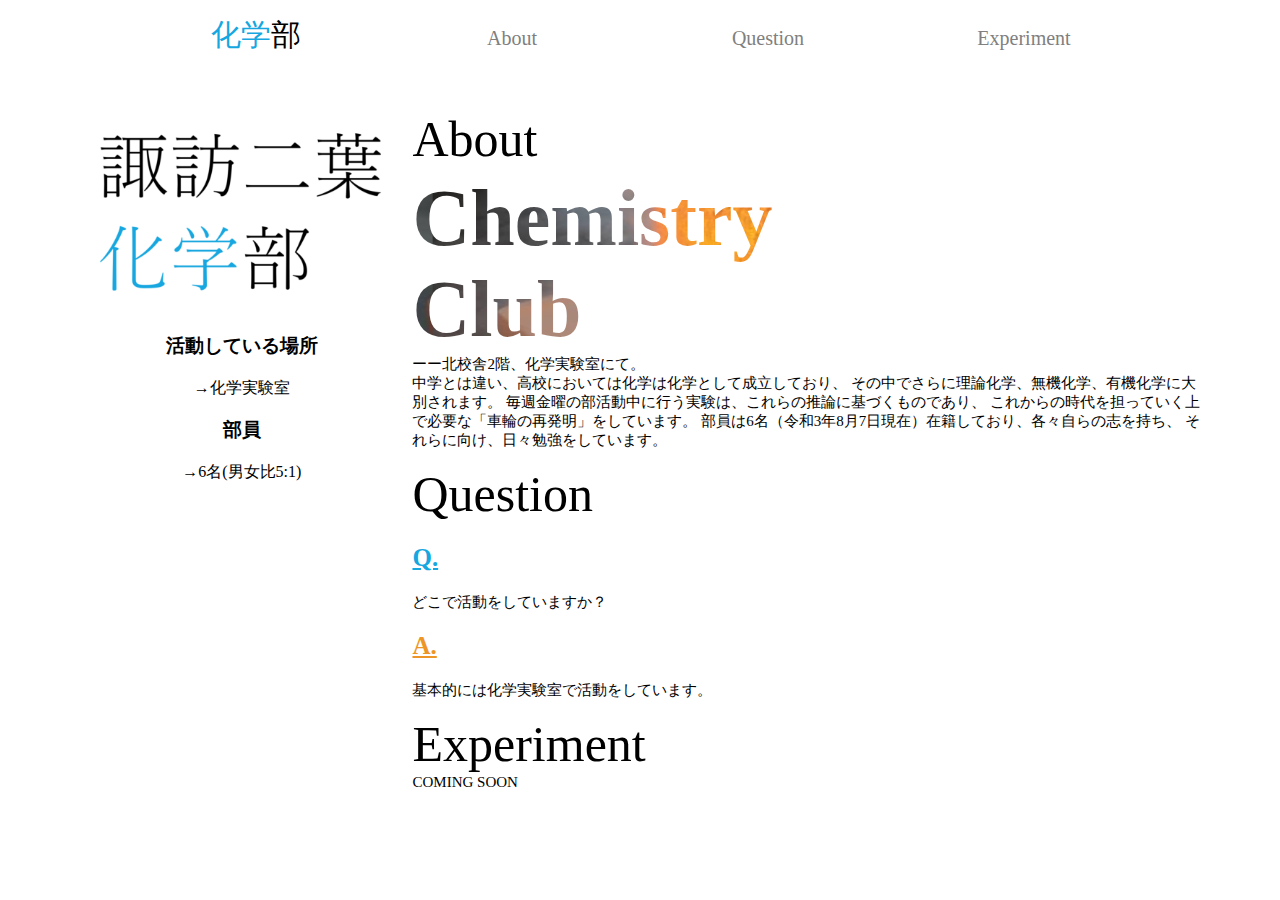
==== index.html @ aa1aaf8a "Update index.html" ====
<!DOCTYPE html>
<html lang="ja">
   <head>
      <meta charset="utf-8">
      <meta name="viewport" content="width=device-width">
      <link rel="stylesheet" type="text/css" href="./index.css">
      <title>諏訪二葉高校　化学部　(非)公式WEBサイト</title>
   </head>
   <body>
      <script>
         pass = window.prompt('pass');
         if(pass == 'kagakukiso'){
            window.alert('success!');
         } else if (pass == Null){
            window.history.back();
         } else {
            window.history.back();
         }
      </script>
      <div class="header" id="head">
         <div class="mainmenu">
            <ul class="nav-menu">
               <li><a href="#head" class="tokubetu"><span>化学</span>部</a></li>
               <li class="nyan"><a href="#about" class="hutuu"> About </a></li>
               <li class="nyan"><a href="#quest" class="hutuu"> Question </a></li>
               <li class="nyan"><a href="#experiment" class="hutuu"> Experiment </a></li>
            </ul>
         </div>
      </div>
      <div class="mainbox">
         <div class="sub">
            <div class="title">
               <img src="./title.png" class="titleimage">
            </div>
            <h3>活動している場所</h3>
            <p>→化学実験室</p>
            <h3>部員</h3>
            <p>→6名(男女比5:1)</p>
         </div>
         <div class="main">
            <h1 id="about">About</h1>
            <h2 class="backim">
               Chemistry
               <br>Club
            </h2>
            <p>
               ーー北校舎2階、化学実験室にて。<br>
               中学とは違い、高校においては化学は化学として成立しており、
               その中でさらに理論化学、無機化学、有機化学に大別されます。
               毎週金曜の部活動中に行う実験は、これらの推論に基づくものであり、
               これからの時代を担っていく上で必要な「車輪の再発明」をしています。
               部員は6名（令和3年8月7日現在）在籍しており、各々自らの志を持ち、
               それらに向け、日々勉強をしています。
            </p>

            <h1 id="quest">Question</h1>
            <h2 class="q">Q.</h2>
            <p>どこで活動をしていますか？</p>
            <h2 class="a">A.</h2>
            <p>基本的には化学実験室で活動をしています。</p>

            <h1 id="experiment">Experiment</h1>
            <p>COMING SOON</p>
         </div>
      </div>
   </body>
</html>
---- index.css ----
body{
   color: #16a7e0;
   text-align: center;
   justify-content: center;
}

.mainmenu{
   top: 0;
   left: 0;
   width: 100%;
   height: 100px;
   position: fixed;
   text-align: center;
   display: inline-block;
}
.nav-menu{
   background-color: white;
   list-style: none;
   font-size: 0px;
   padding-left: 0px;
   padding-top: 15px;
   margin-top: 0;
}
.nav-menu li{
   width: 20%;
   display: inline-block;
   text-align: center;
   position: relative;
}
.nyan{
   position: absolute;
   display: block;
}
.hutuu{
   text-align: center;
   display: block;
   height: 100%;
   text-decoration: none;
   color: gray;
   font-weight: 500;
   font-size: 20px;
   background-color: inherit;
   transition: 1s;
}

.tokubetu{
   font-size: 30px;
   text-decoration: none;
   color: black;
   font-family: "游明朝体", "Yu Mincho", YuMincho, "ヒラギノ明朝 Pro", "Hiragino Mincho Pro", "MS P明朝", "MS PMincho", serif;
   width: 100%;
   top: 0;
   left: 0;
}
.tokubetu span{
   color: #16a7e0;
}

.hutuu:hover{
   text-decoration: underline;
   color: #16a7e0;
   transition: 1s;
}
.mainbox{
   width: 90%;
   display: flex;
   margin-top: 60px;
   margin-left: auto;
   margin-right: auto;
}

.sub{
   margin-top: 50px;
   width: 30%;
   color: black;
}

.title{
   text-align: center;
}
.titleimage{
   width: 100%;
   height: auto;
}

.main{
   margin-top: 50px;
   width: 70%;
   text-align: left;
   color: black;
}

.main p{
   color: black;
   font-size: 15px;
   margin-top: 0;
}

.main h1{
   color: black;
   font-size: 50px;
   font-weight: 200;
   margin-bottom: 1px;
   padding-top: 50px;
   margin-top: -50px;
}

.backim{
   margin-top: 5px;
   margin-bottom: 0px;
   font-weight: 900;
   font-size: 80px;
   background: center;
   background-image: url("./1628307777187-0.jpg");
   background-clip: text;
   -webkit-background-clip: text;
   color: transparent;
   word-break: break-all;
}

.q{
   color: #16a7e0;
   text-decoration: underline;
   font-size: 25px;
}

.a{
   color: #ed9526;
   text-decoration: underline;
   font-size: 25px;
}
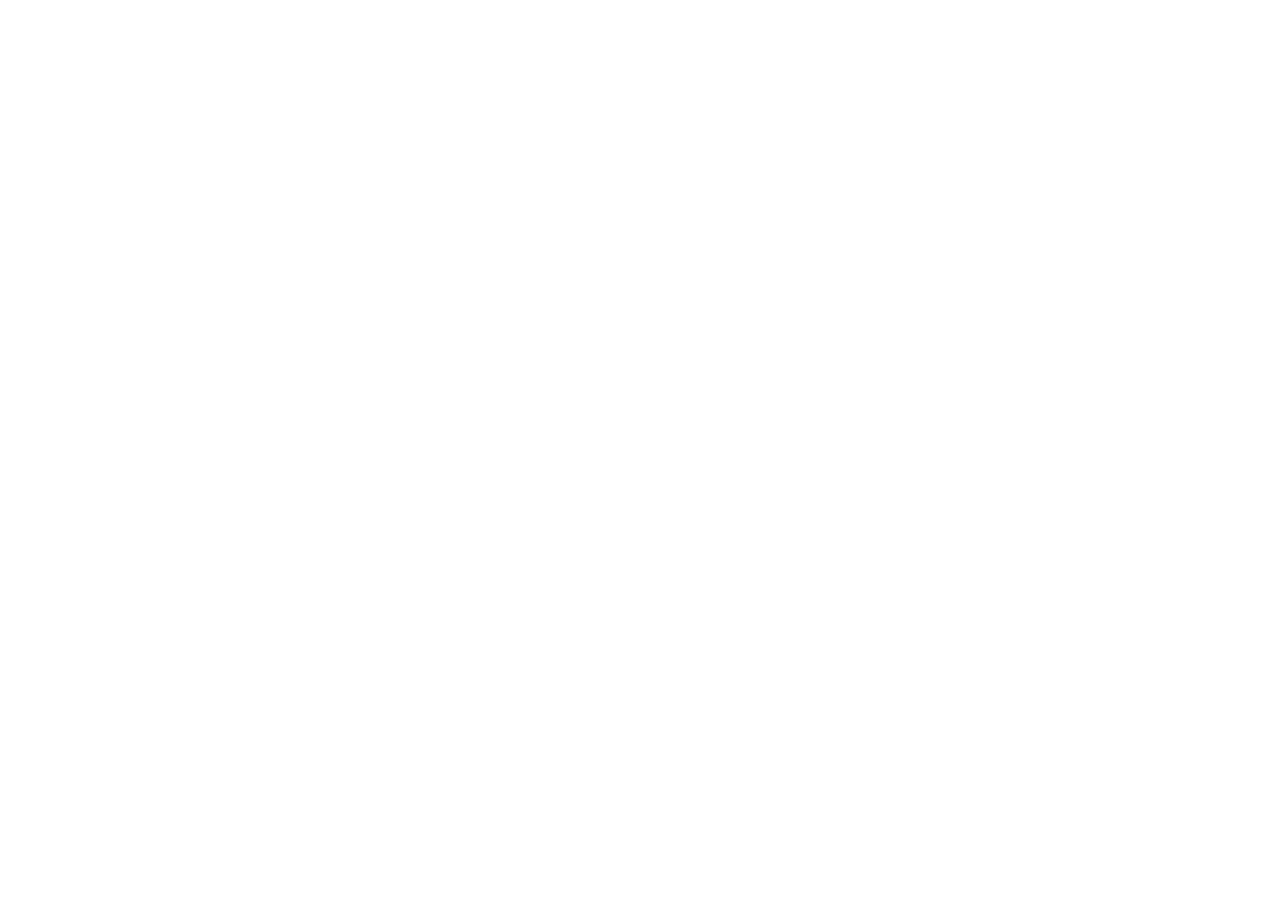
==== commit 55bd4884: "Update index.html" ====
--- a/index.html
+++ b/index.html
@@ -11,8 +11,6 @@
          pass = window.prompt('pass');
          if(pass == 'kagakukiso'){
             window.alert('success!');
-         } else if (pass == Null){
-            window.history.back();
          } else {
             window.history.back();
          }
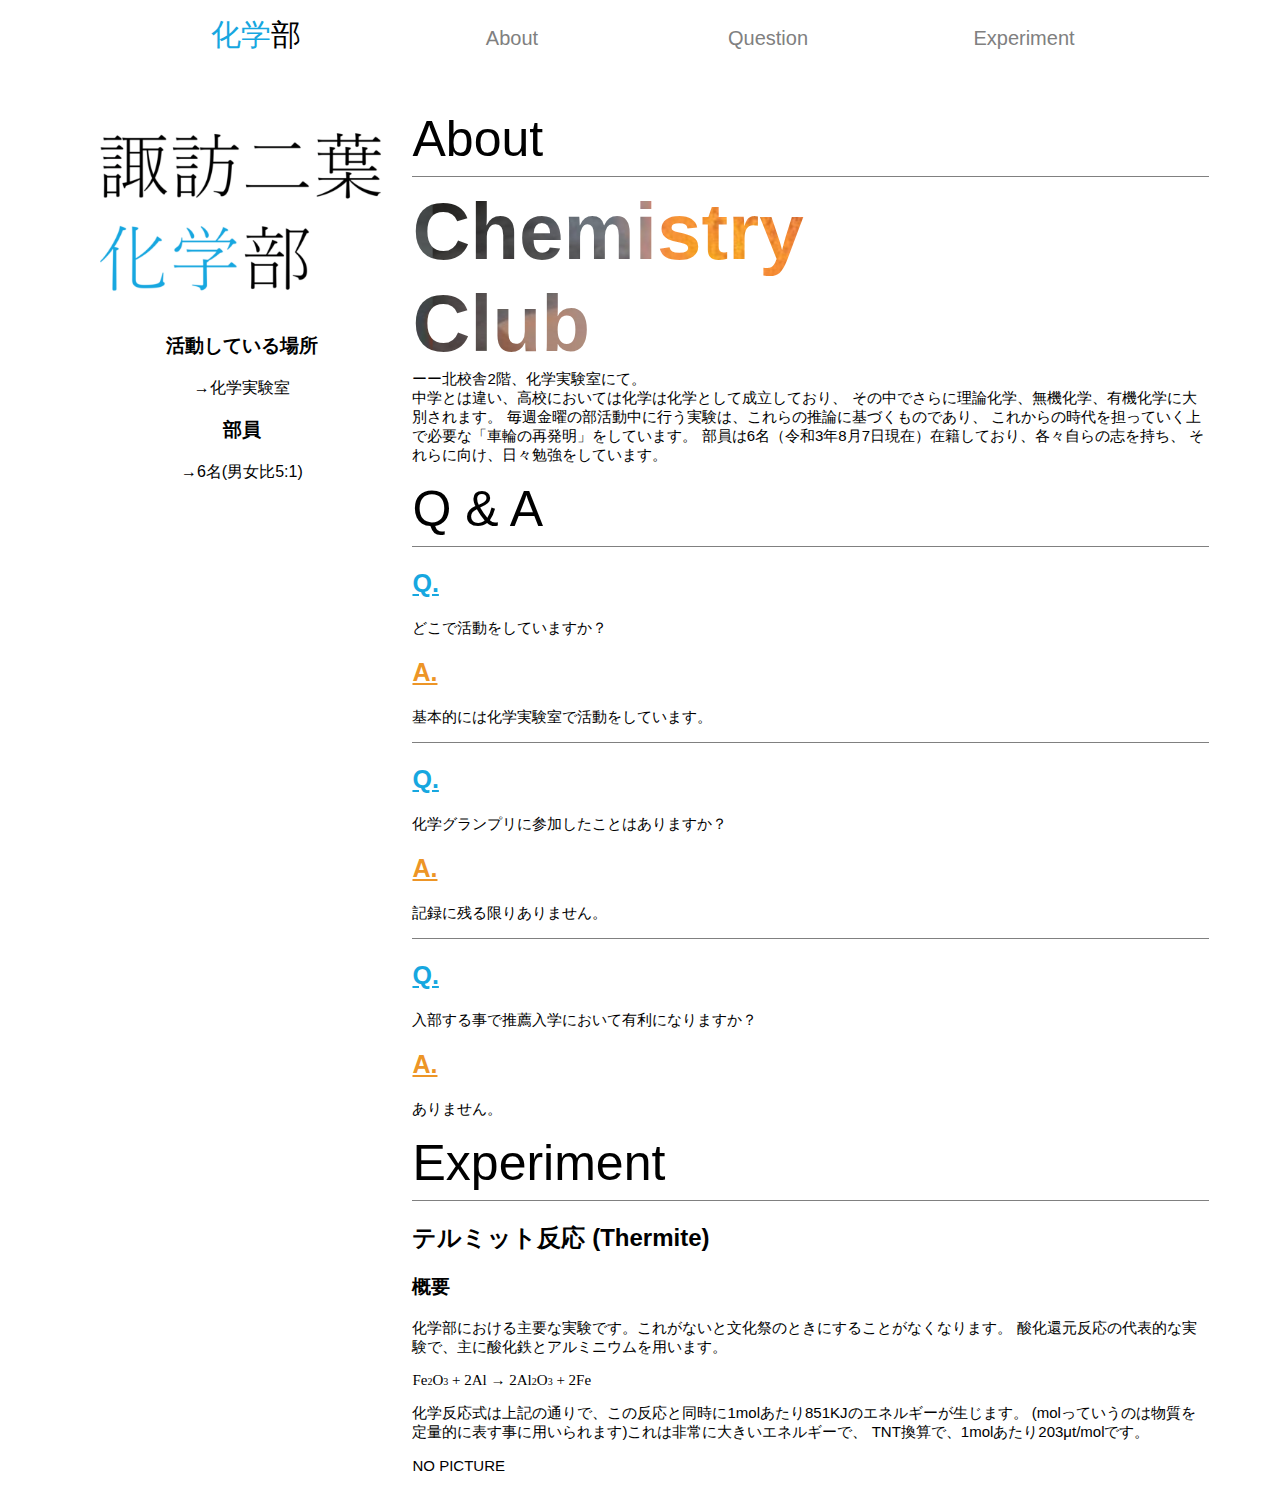
==== commit 15e5f07a: "Add files via upload" ====
--- a/index.html
+++ b/index.html
@@ -7,14 +7,6 @@
       <title>諏訪二葉高校　化学部　(非)公式WEBサイト</title>
    </head>
    <body>
-      <script>
-         pass = window.prompt('pass');
-         if(pass == 'kagakukiso'){
-            window.alert('success!');
-         } else {
-            window.history.back();
-         }
-      </script>
       <div class="header" id="head">
          <div class="mainmenu">
             <ul class="nav-menu">
@@ -37,6 +29,7 @@
          </div>
          <div class="main">
             <h1 id="about">About</h1>
+            <hr>
             <h2 class="backim">
                Chemistry
                <br>Club
@@ -51,14 +44,35 @@
                それらに向け、日々勉強をしています。
             </p>
 
-            <h1 id="quest">Question</h1>
+            <h1 id="quest">Q & A</h1>
+            <hr>
             <h2 class="q">Q.</h2>
             <p>どこで活動をしていますか？</p>
             <h2 class="a">A.</h2>
             <p>基本的には化学実験室で活動をしています。</p>
+            <hr>
+            <h2 class="q">Q.</h2>
+            <p>化学グランプリに参加したことはありますか？</p>
+            <h2 class="a">A.</h2>
+            <p>記録に残る限りありません。</p>
+            <hr>
+            <h2 class="q">Q.</h2>
+            <p>入部する事で推薦入学において有利になりますか？</p>
+            <h2 class="a">A.</h2>
+            <p>ありません。</p>
 
             <h1 id="experiment">Experiment</h1>
-            <p>COMING SOON</p>
+            <hr>
+
+            <h2>テルミット反応 (Thermite)</h2>
+            <h3>概要</h3>
+            <p>化学部における主要な実験です。これがないと文化祭のときにすることがなくなります。
+            酸化還元反応の代表的な実験で、主に酸化鉄とアルミニウムを用います。</p>
+            <p class="che-equ">Fe<span class="num">2</span>O<span class="num">3</span> + 2Al → 2Al<span class="num">2</span>O<span class="num">3</span> + 2Fe</p>
+            <p>化学反応式は上記の通りで、この反応と同時に1molあたり851KJのエネルギーが生じます。
+            (molっていうのは物質を定量的に表す事に用いられます)これは非常に大きいエネルギーで、
+            TNT換算で、1molあたり203μt/molです。</p>
+            <p>NO PICTURE</p>
          </div>
       </div>
    </body>
--- a/index.css
+++ b/index.css
@@ -2,6 +2,7 @@
    color: #16a7e0;
    text-align: center;
    justify-content: center;
+   font-family: "游ゴシック体", YuGothic, "游ゴシック Medium", "Yu Gothic Medium", "游ゴシック", "Yu Gothic", "MS Pゴシック", "MS PGothic", sans-serif;
 }
 
 .mainmenu{
@@ -129,3 +130,19 @@
    text-decoration: underline;
    font-size: 25px;
 }
+
+.che-equ{
+   font-size: 100px;
+   font-family: "游明朝体", "Yu Mincho", YuMincho, "ヒラギノ明朝 Pro", "Hiragino Mincho Pro", "MS P明朝", "MS PMincho", serif;
+}
+
+.num {
+   font-size: 10px;
+}
+
+hr{
+   border-width: 1px 0px 0px 0px;
+   border-color: gray;
+   border-style: solid;
+   height: 1px;
+}
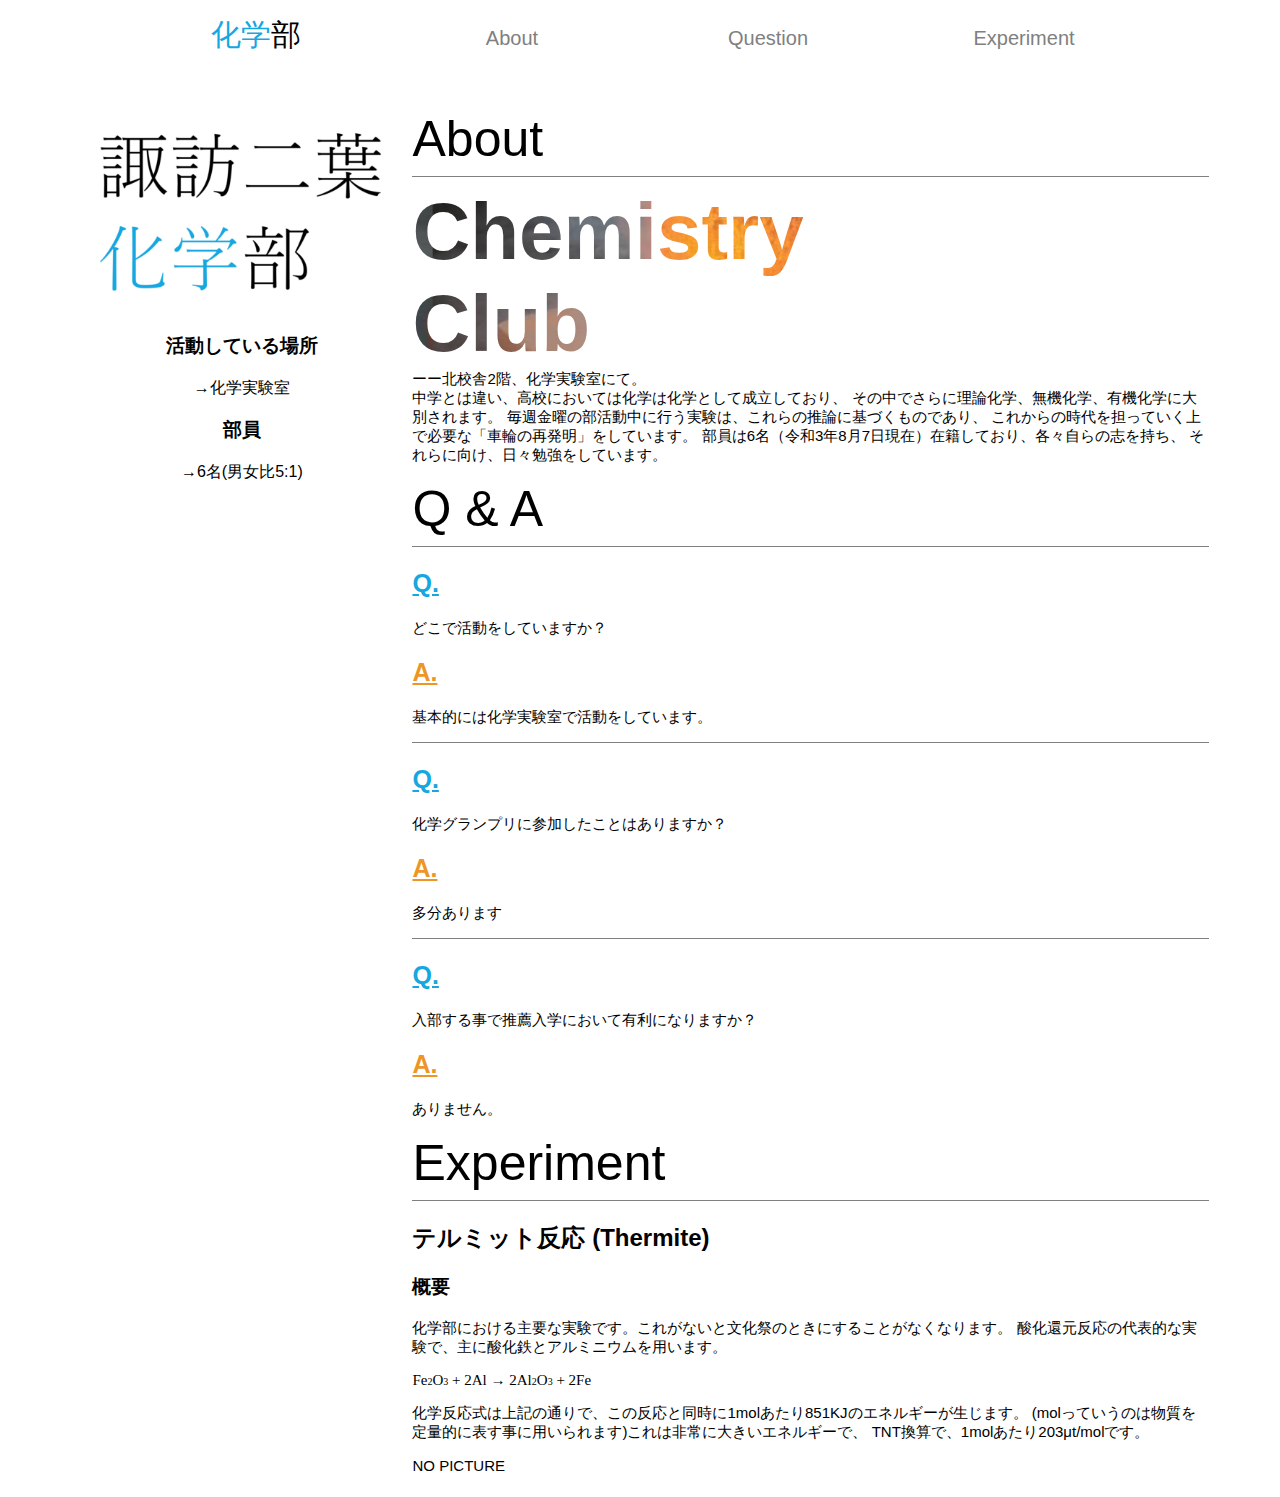
==== commit 54c66d84: "Update index.html" ====
--- a/index.html
+++ b/index.html
@@ -18,6 +18,16 @@
          </div>
       </div>
       <div class="mainbox">
+         <script>
+            pass = window.prompt('pass');
+            if(pass == 'kagakukiso'){
+               window.alert('success!');
+            } else if (pass == Null){
+               window.history.back();
+            } else {
+               window.history.back();
+            }
+         </script>
          <div class="sub">
             <div class="title">
                <img src="./title.png" class="titleimage">
@@ -54,7 +64,7 @@
             <h2 class="q">Q.</h2>
             <p>化学グランプリに参加したことはありますか？</p>
             <h2 class="a">A.</h2>
-            <p>記録に残る限りありません。</p>
+            <p>多分あります</p>
             <hr>
             <h2 class="q">Q.</h2>
             <p>入部する事で推薦入学において有利になりますか？</p>
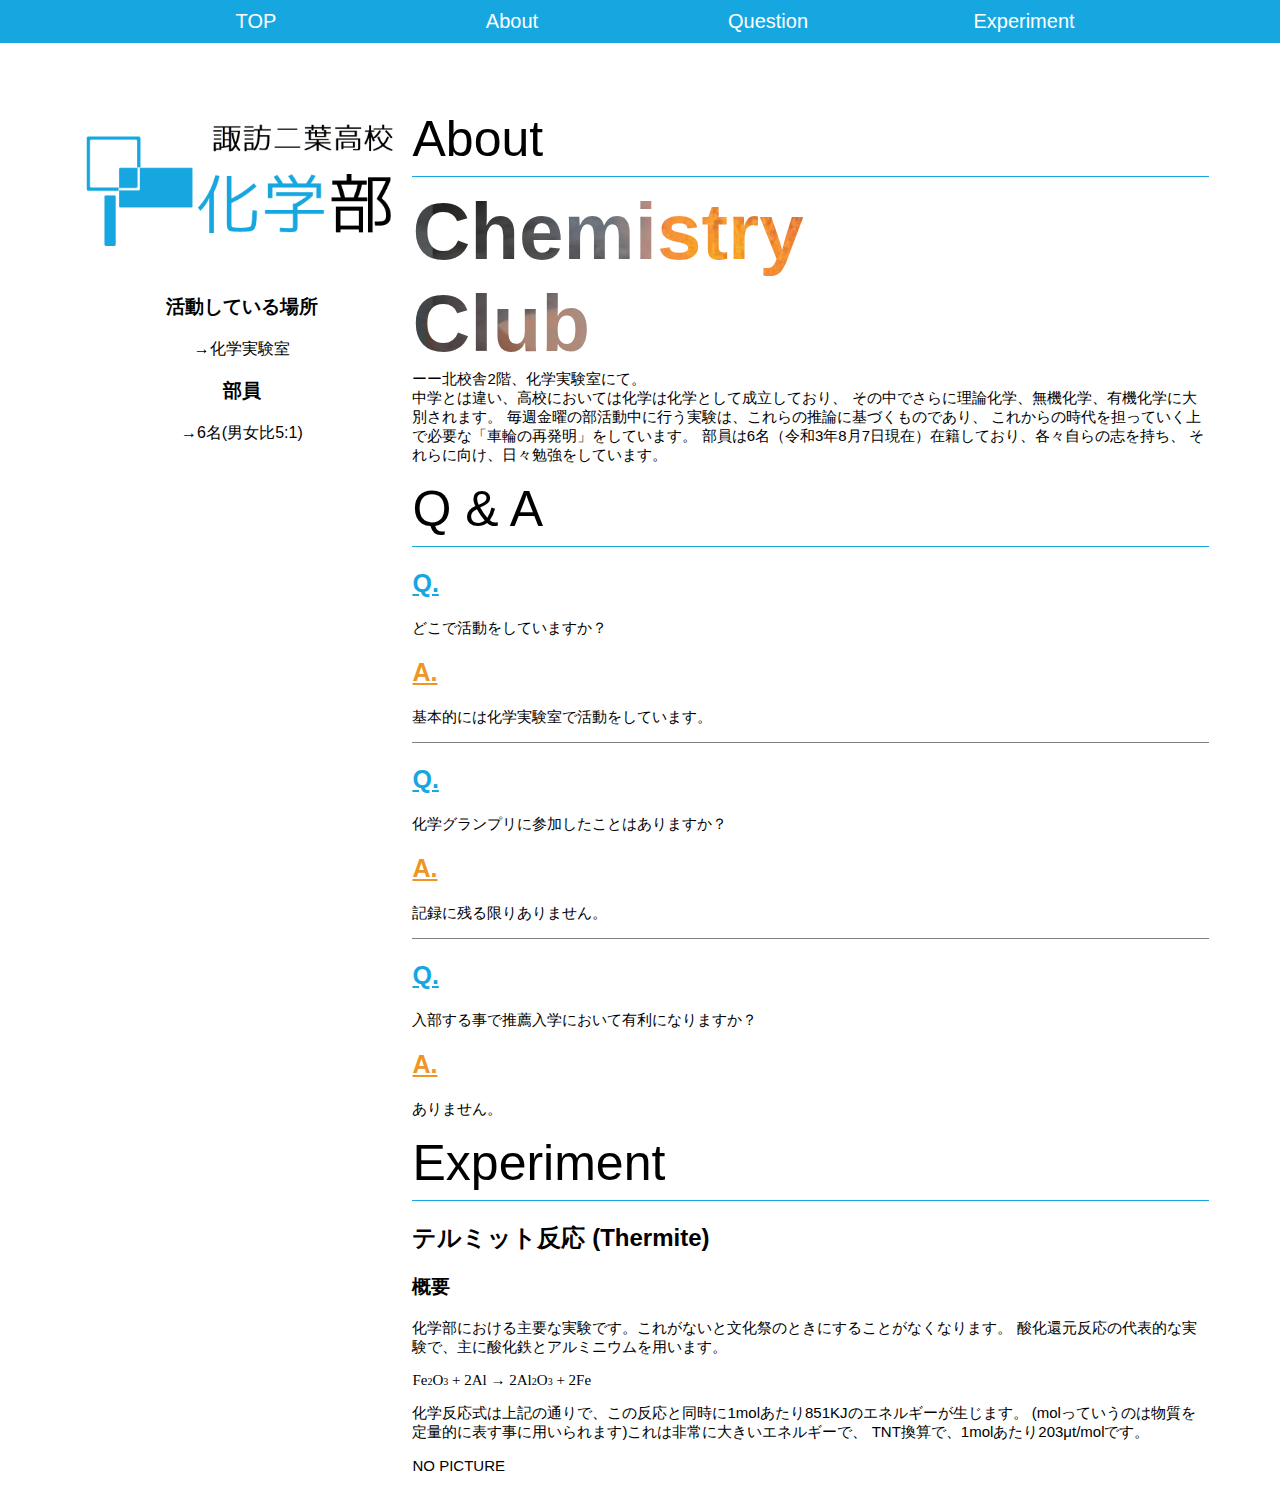
==== commit fc38e304: "Add files via upload" ====
--- a/index.html
+++ b/index.html
@@ -7,10 +7,20 @@
       <title>諏訪二葉高校　化学部　(非)公式WEBサイト</title>
    </head>
    <body>
+      <script type="text/javascript">
+         pass = window.prompt('pass');
+         if(pass == 'kagakukiso'){
+            window.alert('success!');
+         } else if (pass == Null){
+            window.history.back();
+         } else {
+            window.history.back();
+         }
+      </script>
       <div class="header" id="head">
          <div class="mainmenu">
             <ul class="nav-menu">
-               <li><a href="#head" class="tokubetu"><span>化学</span>部</a></li>
+               <li><a href="#head" class="hutuu">TOP</a></li>
                <li class="nyan"><a href="#about" class="hutuu"> About </a></li>
                <li class="nyan"><a href="#quest" class="hutuu"> Question </a></li>
                <li class="nyan"><a href="#experiment" class="hutuu"> Experiment </a></li>
@@ -18,16 +28,6 @@
          </div>
       </div>
       <div class="mainbox">
-         <script>
-            pass = window.prompt('pass');
-            if(pass == 'kagakukiso'){
-               window.alert('success!');
-            } else if (pass == Null){
-               window.history.back();
-            } else {
-               window.history.back();
-            }
-         </script>
          <div class="sub">
             <div class="title">
                <img src="./title.png" class="titleimage">
@@ -39,7 +39,7 @@
          </div>
          <div class="main">
             <h1 id="about">About</h1>
-            <hr>
+            <hr class="s">
             <h2 class="backim">
                Chemistry
                <br>Club
@@ -55,7 +55,7 @@
             </p>
 
             <h1 id="quest">Q & A</h1>
-            <hr>
+            <hr class="s">
             <h2 class="q">Q.</h2>
             <p>どこで活動をしていますか？</p>
             <h2 class="a">A.</h2>
@@ -64,7 +64,7 @@
             <h2 class="q">Q.</h2>
             <p>化学グランプリに参加したことはありますか？</p>
             <h2 class="a">A.</h2>
-            <p>多分あります</p>
+            <p>記録に残る限りありません。</p>
             <hr>
             <h2 class="q">Q.</h2>
             <p>入部する事で推薦入学において有利になりますか？</p>
@@ -72,7 +72,7 @@
             <p>ありません。</p>
 
             <h1 id="experiment">Experiment</h1>
-            <hr>
+            <hr class="s">
 
             <h2>テルミット反応 (Thermite)</h2>
             <h3>概要</h3>
--- a/index.css
+++ b/index.css
@@ -3,6 +3,12 @@
    text-align: center;
    justify-content: center;
    font-family: "游ゴシック体", YuGothic, "游ゴシック Medium", "Yu Gothic Medium", "游ゴシック", "Yu Gothic", "MS Pゴシック", "MS PGothic", sans-serif;
+}
+
+a{
+   display: block;
+   width: 100%;
+   height: 100%;
 }
 
 .mainmenu{
@@ -19,15 +25,25 @@
    list-style: none;
    font-size: 0px;
    padding-left: 0px;
-   padding-top: 15px;
+   padding-top: 0px;
    margin-top: 0;
+   background-color: #16a7e0;
 }
 .nav-menu li{
    width: 20%;
    display: inline-block;
    text-align: center;
    position: relative;
+   padding: 0;
+   font-size: 20px;
+   margin: 0;
 }
+
+.nav-menu li:hover{
+   background-color: white;
+   transition: 1s;
+}
+
 .nyan{
    position: absolute;
    display: block;
@@ -35,14 +51,20 @@
 .hutuu{
    text-align: center;
    display: block;
+   width: 100%;
    height: 100%;
+   padding-top: 10px;
+   padding-bottom: 10px;
    text-decoration: none;
-   color: gray;
+   color: white;
    font-weight: 500;
    font-size: 20px;
    background-color: inherit;
    transition: 1s;
+   pointer-events: auto;
 }
+
+
 
 .tokubetu{
    font-size: 30px;
@@ -146,3 +168,10 @@
    border-style: solid;
    height: 1px;
 }
+
+hr.s{
+   border-width: 2px, 0px, 0px, 0px;
+   border-color: #16a7e0;
+   border-style: solid;
+   height: 1px;
+}
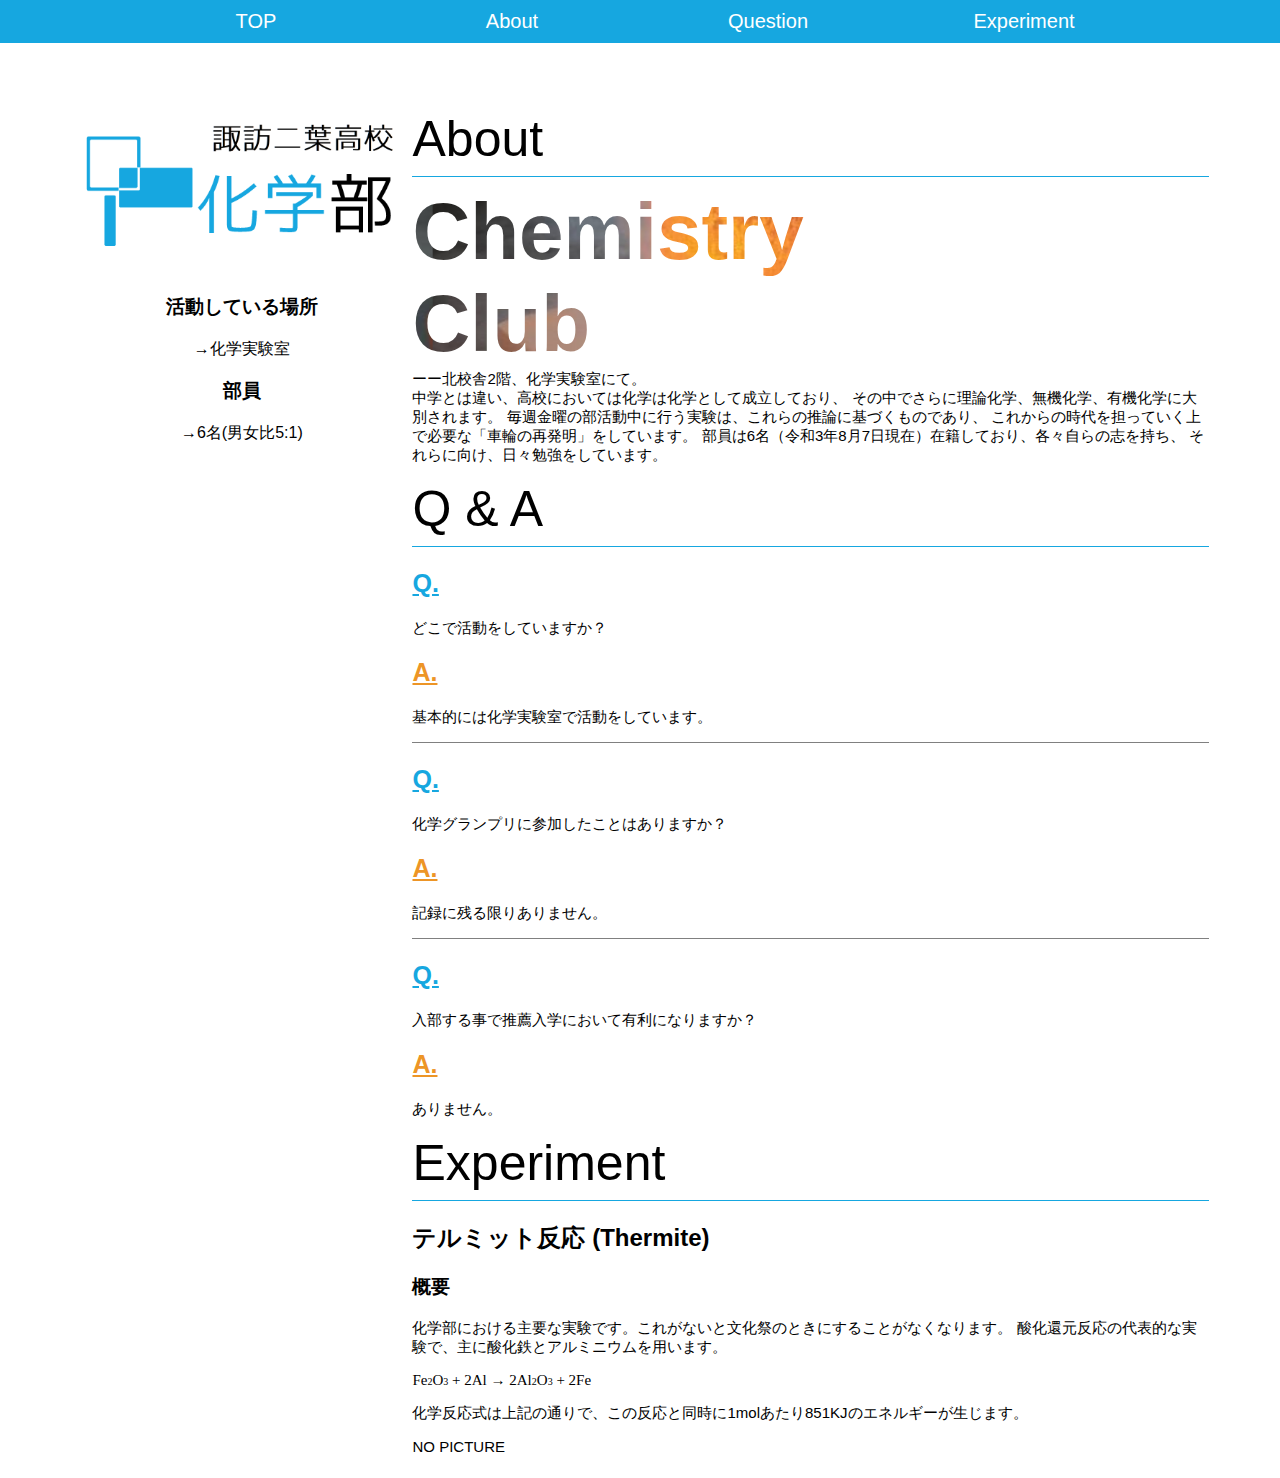
==== commit cadde5e0: "Update index.html" ====
--- a/index.html
+++ b/index.html
@@ -80,8 +80,6 @@
             酸化還元反応の代表的な実験で、主に酸化鉄とアルミニウムを用います。</p>
             <p class="che-equ">Fe<span class="num">2</span>O<span class="num">3</span> + 2Al → 2Al<span class="num">2</span>O<span class="num">3</span> + 2Fe</p>
             <p>化学反応式は上記の通りで、この反応と同時に1molあたり851KJのエネルギーが生じます。
-            (molっていうのは物質を定量的に表す事に用いられます)これは非常に大きいエネルギーで、
-            TNT換算で、1molあたり203μt/molです。</p>
             <p>NO PICTURE</p>
          </div>
       </div>
